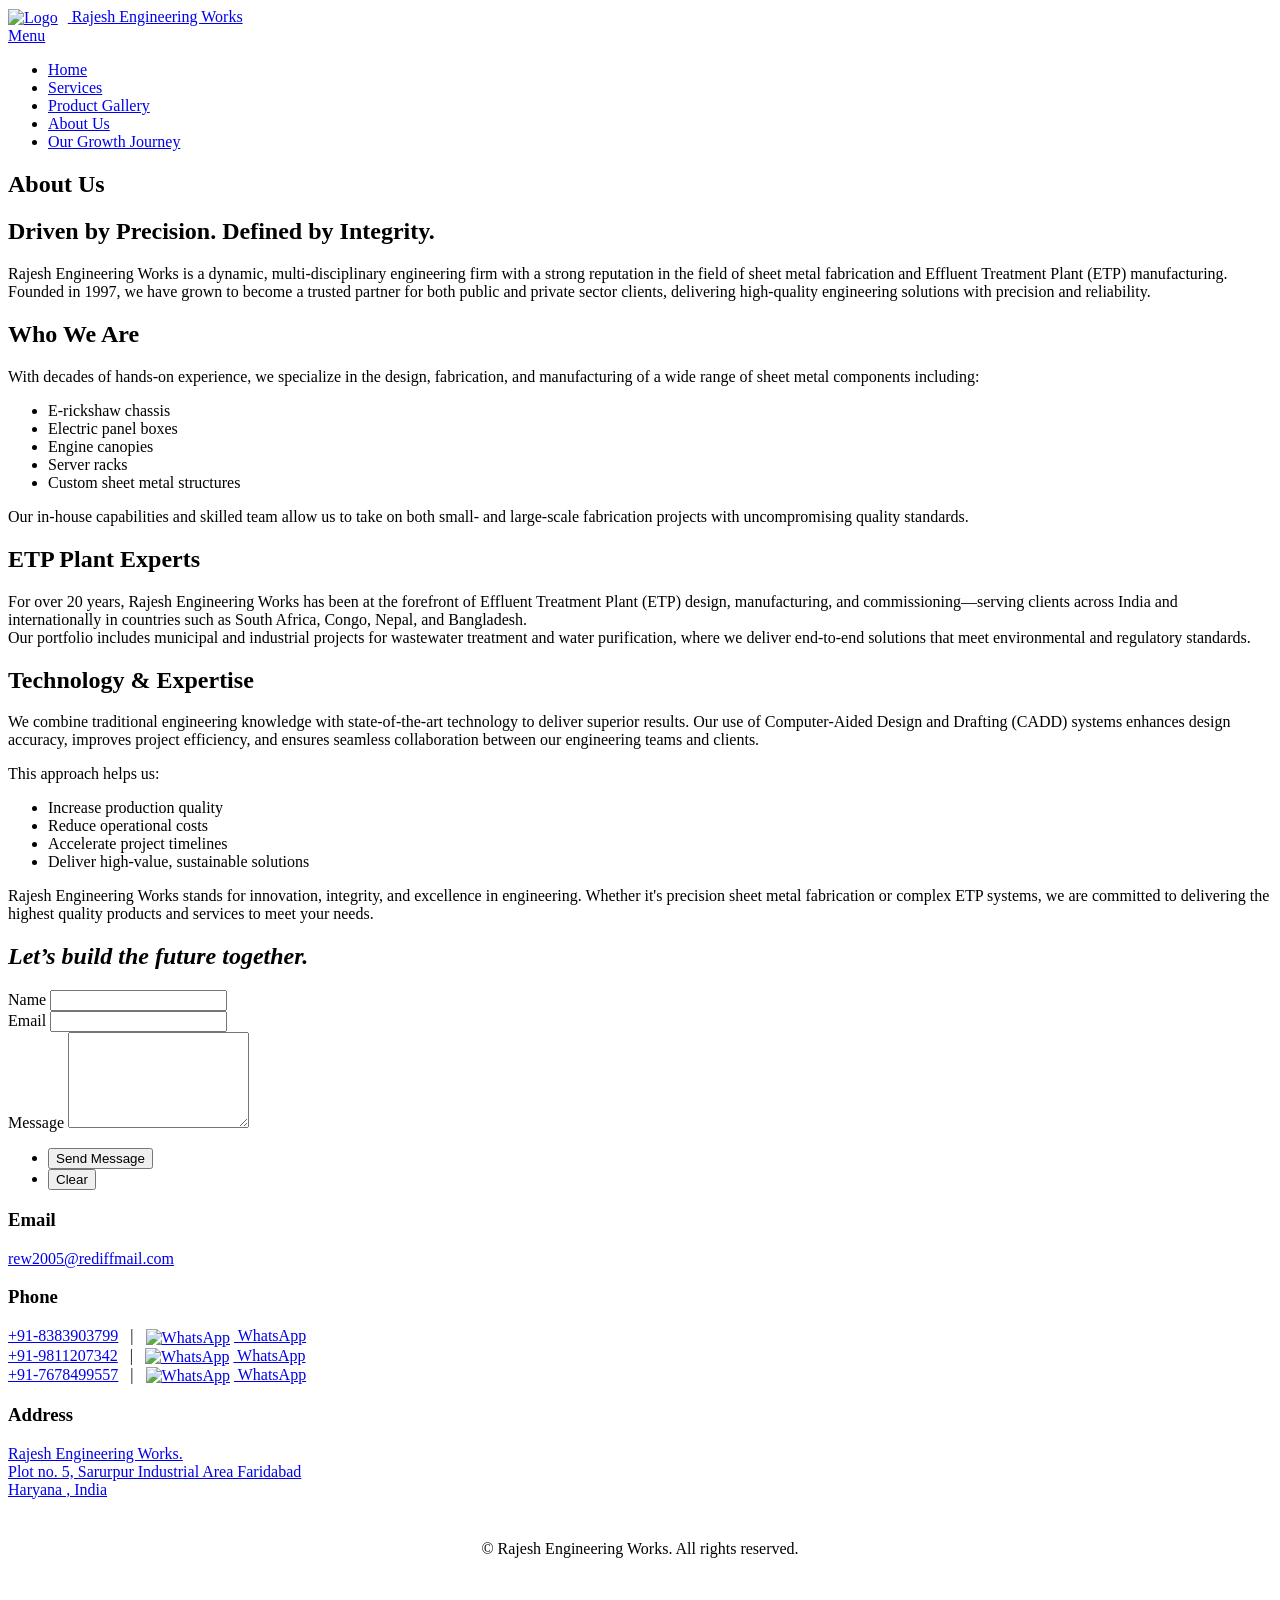
==== about.html @ fe582a63 "Add files via upload" ====
<!DOCTYPE HTML>
<!--
	Forty by HTML5 UP
	html5up.net | @ajlkn
	Free for personal and commercial use under the CCA 3.0 license (html5up.net/license)
-->
<html>

<head>
	<title>About Us - Rajesh Engineering Works</title>
	<meta charset="utf-8" />
	<meta name="viewport" content="width=device-width, initial-scale=1, user-scalable=no" />
	<link rel="stylesheet" href="assets/css/main.css" />
	<noscript>
		<link rel="stylesheet" href="assets/css/noscript.css" />
	</noscript>
</head>

<body class="is-preload">

	<!-- Wrapper -->
	<div id="wrapper">

		<!-- Header -->
	<header id="header" class="alt">
  <a href="index.html" class="logo">
    <img src="images/logo.png" alt="Logo" style="height: 40px; vertical-align: middle; margin-right: 10px;">
    <strong></strong> <span>Rajesh Engineering Works</span>
  </a>
  <nav>
    <a href="#menu">Menu</a>
  </nav>
</header>


		<!-- Menu -->
		<nav id="menu">
			<ul class="links">
				<li><a href="index.html">Home</a></li>
				<li><a href="services.html">Services</a></li>
				<li><a href="gallery.html">Product Gallery</a></li>
				<li><a href="about.html">About Us</a></li> 
				<li><a href="journey.html">Our Growth Journey</a></li> 
				
				
			</ul>
			
		</nav>



		<!-- Main -->
		<div id="main">

			<!-- One -->
			<section id="one">
				<div class="inner">
					<header class="major">
						<h1>About Us</h1>
					</header>
					<h2>Driven by Precision. Defined by Integrity.</h2>
					<p>
						Rajesh Engineering Works is a dynamic, multi-disciplinary engineering firm with a strong
						reputation in the field of sheet metal fabrication and Effluent Treatment Plant (ETP)
						manufacturing. Founded in 1997, we have grown to become a trusted partner for both public and
						private sector clients, delivering high-quality engineering solutions with precision and
						reliability.
					</p>
				</div>
			</section>

			<!-- Two -->

			<section id="two">
				<div class="inner">
					<header class="major">

						<h2>Who We Are</h2>
						</header>
						<p>With decades of hands-on experience, we specialize in the design, fabrication, and
							manufacturing of a wide range of sheet metal components including:</p>
						<ul>
							<li>E-rickshaw chassis</li>
							<li>Electric panel boxes</li>
							<li>Engine canopies</li>
							<li>Server racks</li>
							<li>Custom sheet metal structures</li>

						</ul>
						<p>Our in-house capabilities and skilled team allow us to take on both small- and large-scale
							fabrication projects with uncompromising quality standards.</p>

				</div>
			</section>

			<!-- Three -->

				<section id="three">
				<div class="inner">
					<header class="major">

						<h2>ETP Plant Experts</h2>
						</header>
						<p>For over 20 years, Rajesh Engineering Works has been at the forefront of Effluent Treatment Plant (ETP) design, manufacturing, and commissioning—serving clients across India and internationally in countries such as South Africa, Congo, Nepal, and Bangladesh.<br>

Our portfolio includes municipal and industrial projects for wastewater treatment and water purification, where we deliver end-to-end solutions that meet environmental and regulatory standards.</p>
						
						

				</div>
			</section>

			<!-- four -->

				<section id="four">
				<div class="inner">
					<header class="major">

						<h2>Technology & Expertise</h2>
						</header>
						<p>We combine traditional engineering knowledge with state-of-the-art technology to deliver superior results. Our use of Computer-Aided Design and Drafting (CADD) systems enhances design accuracy, improves project efficiency, and ensures seamless collaboration between our engineering teams and clients.</p>
						<p>This approach helps us:</p>

						<ul>
							<li>Increase production quality</li>
							<li>Reduce operational costs</li>
							<li>Accelerate project timelines</li>
							<li>Deliver high-value, sustainable solutions</li>
							

						</ul>
						
				</div>
			</section>

			<!-- five -->

				<section id="two">
				<div class="inner">
					<header class="major">

						
						</header>
						<p>Rajesh Engineering Works stands for innovation, integrity, and excellence in engineering. Whether it's precision sheet metal fabrication or complex ETP systems, we are committed to delivering the highest quality products and services to meet your needs.</p>
						<h2><i>Let’s build the future together.</i></h2>
						

				</div>
			</section>

		</div>

		<!-- Contact -->
		<section id="contact">
			<div class="inner">
				<section>
					<form method="POST" action="https://formsubmit.co/rew2005@rediffmail.com">
						<!-- Hidden configuration fields -->
						<input type="hidden" name="_subject" value="New Inquiry from Rajesh Engineering Works Website">
						<input type="hidden" name="_captcha" value="false">
					 <input type="hidden" name="_next" value="http://127.0.0.1:5500/thank-you.html">
                     
						<div class="fields">
							<div class="field half">
								<label for="name">Name</label>
								<input type="text" name="name" id="name" required />
							</div>
							<div class="field half">
								<label for="email">Email</label>
								<input type="email" name="email" id="email" required />
							</div>
							<div class="field">
								<label for="message">Message</label>
								<textarea name="message" id="message" rows="6" required></textarea>
							</div>
						</div>

						<ul class="actions">
							<li><input type="submit" value="Send Message" class="primary" /></li>
							<li><input type="reset" value="Clear" /></li>
						</ul>

					</form>
				</section>



				<section class="split">
					<section>
						<div class="contact-method">
							<span class="icon solid alt fa-envelope"></span>
							<h3>Email</h3>
						<a href="https://mail.google.com/mail/?view=cm&fs=1&to=rew2005@rediffmail.com&su=Inquiry%20from%20Website&body=Hello%20Rajesh%20Engineering%20Works,%0A%0AI'd%20like%20to%20know%20more%20about...">
    rew2005@rediffmail.com
</a>


						</div>
					</section>
					<section>
						<div class="contact-method">
							<span class="icon solid alt fa-phone"></span>
							<h3>Phone</h3>
							<!-- Number 1 -->
							<!-- Contact Number 1 -->
							<span>
	<a href="tel:+918383903799"> +91-8383903799</a> &nbsp; | &nbsp;
	<a href="https://wa.me/918383903799" target="_blank">
		<img src="https://upload.wikimedia.org/wikipedia/commons/6/6b/WhatsApp.svg"
			alt="WhatsApp" style="height:16px; vertical-align:middle; margin-right:4px;">
		WhatsApp
	</a>
</span>

							<br>

							<!-- Contact Number 2 -->
							<span>
								<a href="tel:+919811207342"> +91-9811207342</a> &nbsp; | &nbsp;
								<a href="https://wa.me/919811207342" target="_blank">
									<img src="https://upload.wikimedia.org/wikipedia/commons/6/6b/WhatsApp.svg"
										alt="WhatsApp" style="height:16px; vertical-align:middle; margin-right:4px;">
									WhatsApp
								</a>
							</span>
							<br>

							<!-- Contact Number 3 -->
							<span>
								<a href="tel:+917678499557"> +91-7678499557</a> &nbsp; | &nbsp;
								<a href="https://wa.me/917678499557" target="_blank">
									<img src="https://upload.wikimedia.org/wikipedia/commons/6/6b/WhatsApp.svg"
										alt="WhatsApp" style="height:16px; vertical-align:middle; margin-right:4px;">
									WhatsApp
								</a>
							</span>


						</div>
					</section>
					<section>
						<div class="contact-method">
							<span class="icon solid alt fa-home"></span>
							<h3>Address</h3>
							<a href="https://maps.app.goo.gl/3G4djET5Ncg7WZ6r8"
								target="_blank"><span>Rajesh Engineering Works.<br />
									Plot no. 5, Sarurpur Industrial Area Faridabad<br />
									Haryana , India</span></a>
						</div>
					</section>
				</section>
			</div>
		</section>
		<section style="display: flex; justify-content: center; align-items: center; height: 100px;">
			<div class="copyright">
				<p>&copy; Rajesh Engineering Works. All rights reserved.</p>
			</div>
		</section>

		<!-- Scripts -->
		<script src="assets/js/jquery.min.js"></script>
		<script src="assets/js/jquery.scrolly.min.js"></script>
		<script src="assets/js/jquery.scrollex.min.js"></script>
		<script src="assets/js/browser.min.js"></script>
		<script src="assets/js/breakpoints.min.js"></script>
		<script src="assets/js/util.js"></script>
		<script src="assets/js/main.js"></script>

</body>

</html>
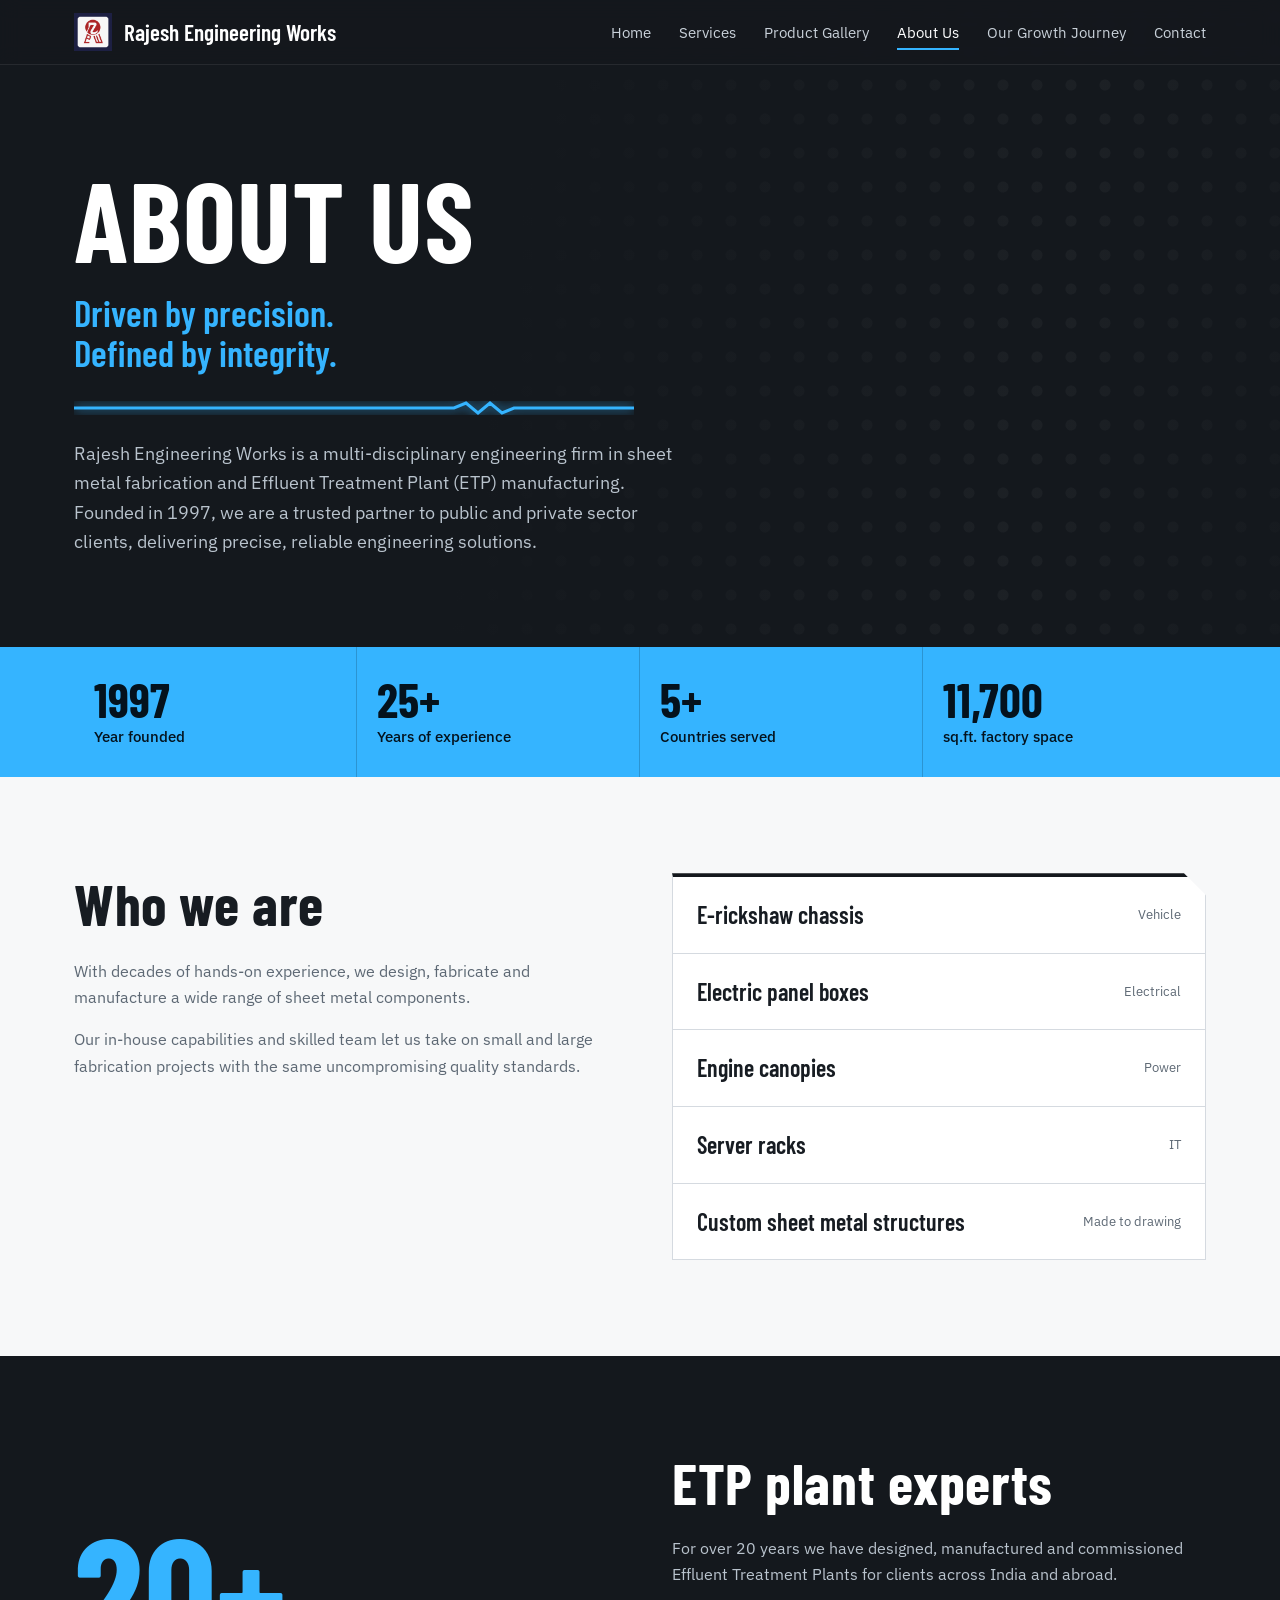
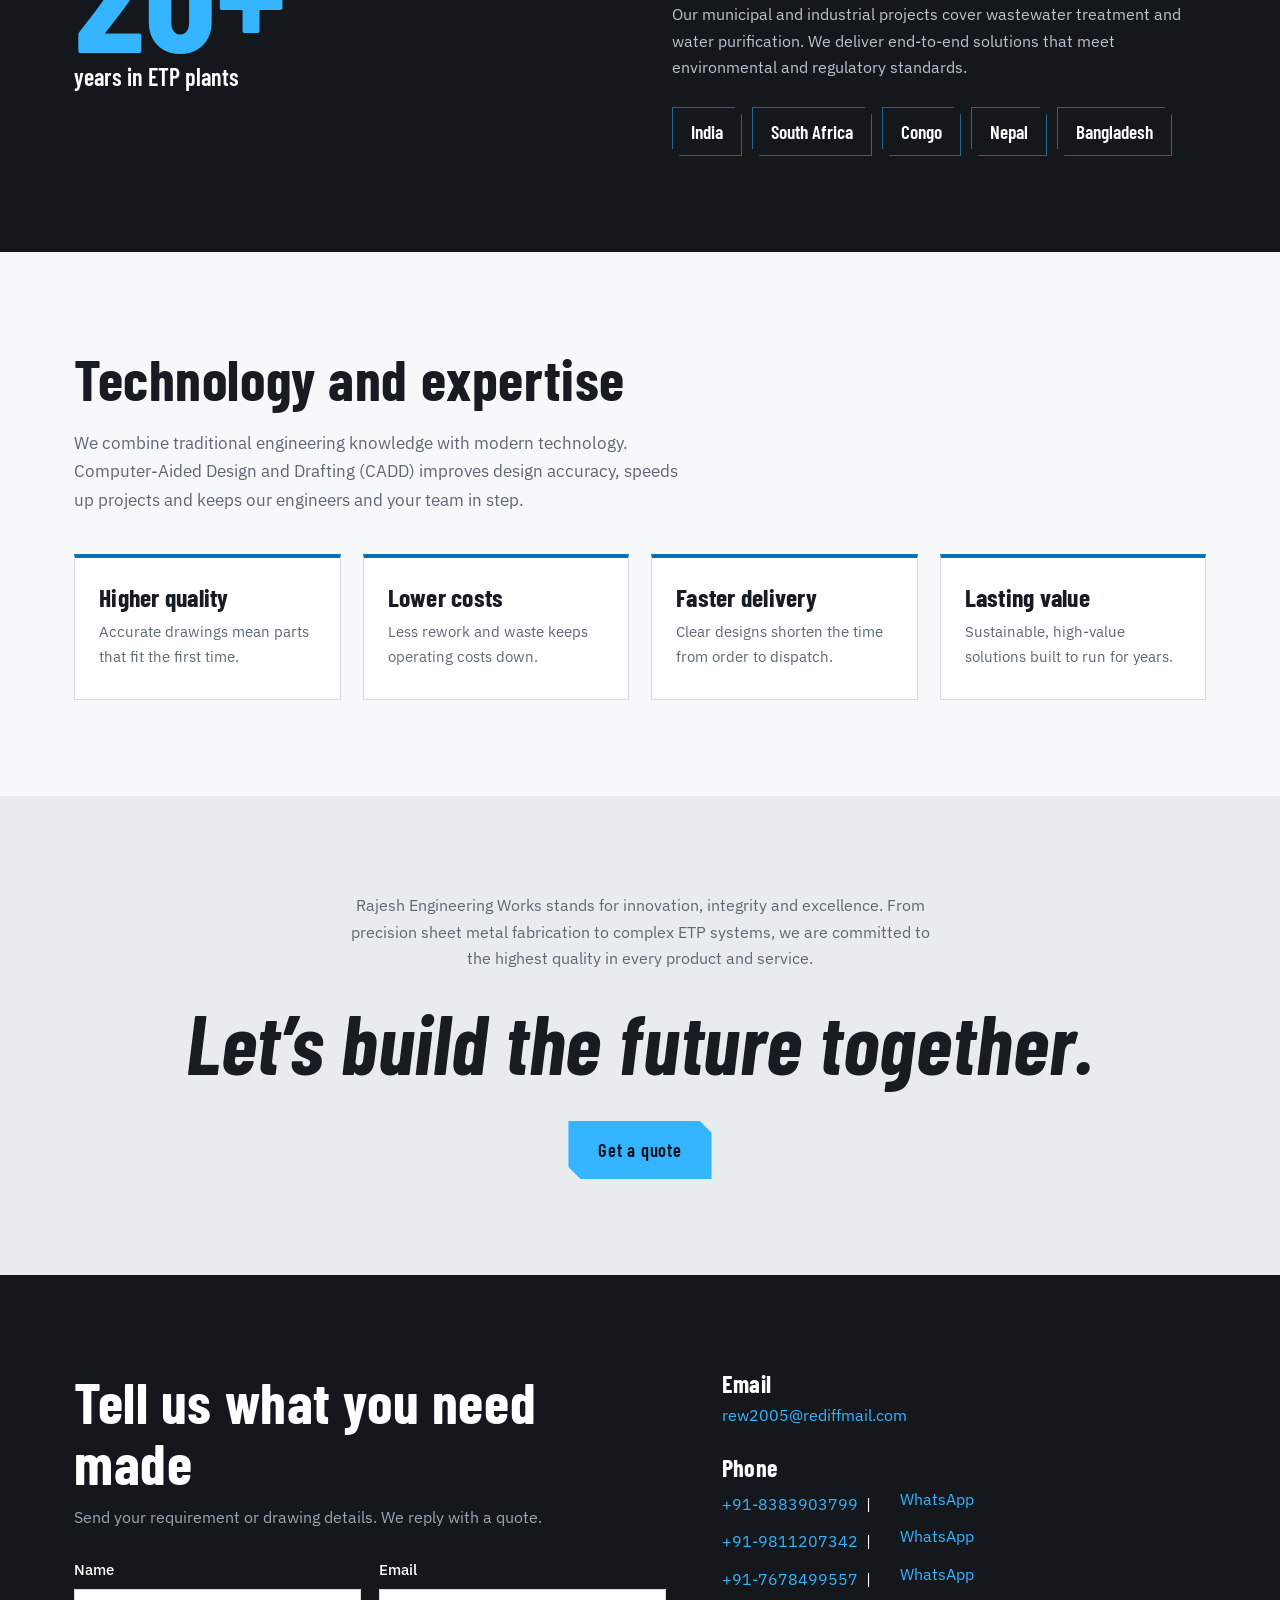
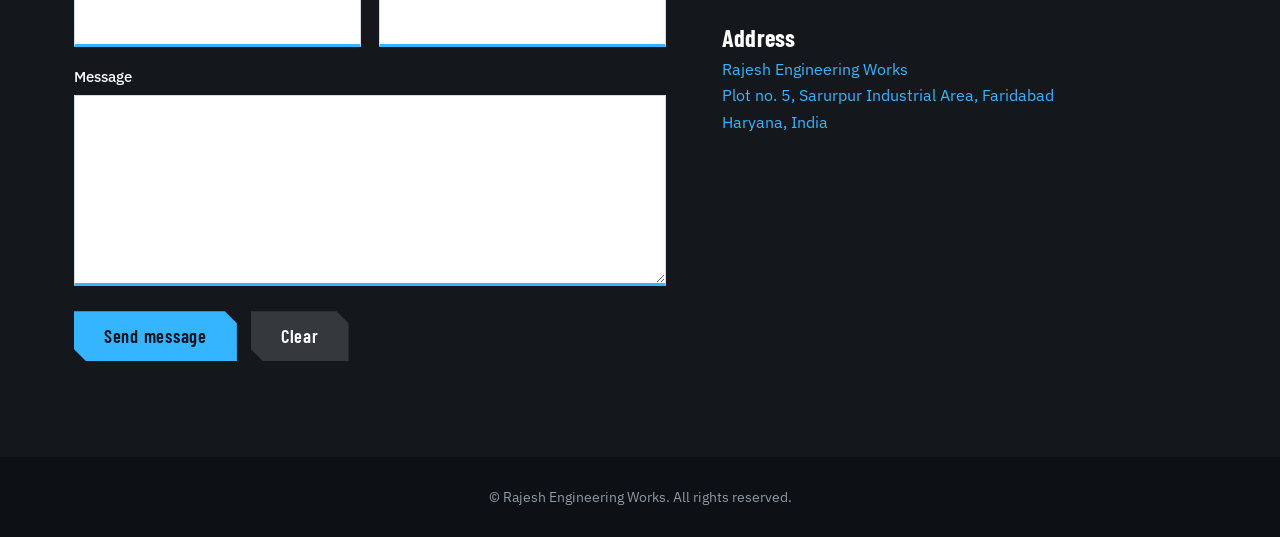
==== commit 119603ae: "about us page updated" ====
--- a/about.html
+++ b/about.html
@@ -1,271 +1,278 @@
-<!DOCTYPE HTML>
-<!--
-	Forty by HTML5 UP
-	html5up.net | @ajlkn
-	Free for personal and commercial use under the CCA 3.0 license (html5up.net/license)
--->
-<html>
-
+<!DOCTYPE html>
+<html lang="en">
 <head>
-	<title>About Us - Rajesh Engineering Works</title>
-	<meta charset="utf-8" />
-	<meta name="viewport" content="width=device-width, initial-scale=1, user-scalable=no" />
-	<link rel="stylesheet" href="assets/css/main.css" />
-	<noscript>
-		<link rel="stylesheet" href="assets/css/noscript.css" />
-	</noscript>
+<meta charset="utf-8">
+<meta name="viewport" content="width=device-width, initial-scale=1">
+<title>About Us | Rajesh Engineering Works</title>
+<meta name="description" content="Sheet metal fabrication and ETP plant manufacturing since 1997. Learn about Rajesh Engineering Works, Faridabad.">
+<link rel="preconnect" href="https://fonts.googleapis.com">
+<link rel="preconnect" href="https://fonts.gstatic.com" crossorigin>
+<link href="https://fonts.googleapis.com/css2?family=Barlow+Condensed:wght@500;600;700&family=IBM+Plex+Sans:wght@400;500&display=swap" rel="stylesheet">
+<style>
+:root{
+  --graphite:#14181d; --graphite-2:#1d242c; --steel:#e9ecef; --steel-2:#d5dae0;
+  --paper:#f7f8f9; --ink:#171c22; --muted:#5d6874; --arc:#35b4ff; --arc-deep:#0b6fb3;
+  --head:'Barlow Condensed','Arial Narrow',sans-serif; --body:'IBM Plex Sans',Arial,sans-serif;
+}
+*{box-sizing:border-box;margin:0;padding:0}
+html{scroll-behavior:smooth;scroll-padding-top:72px}
+body{font-family:var(--body);color:var(--ink);background:var(--paper);line-height:1.65;-webkit-font-smoothing:antialiased}
+img{max-width:100%;display:block}
+a{color:inherit}
+:focus-visible{outline:3px solid var(--arc);outline-offset:3px}
+.wrap{max-width:1180px;margin:0 auto;padding:0 24px}
+h1,h2,h3,h4{font-family:var(--head);line-height:1.05;font-weight:700;letter-spacing:.01em}
+
+/* Nav */
+.nav{position:fixed;inset:0 0 auto 0;z-index:50;background:rgba(20,24,29,.9);backdrop-filter:blur(10px);border-bottom:1px solid rgba(255,255,255,.08)}
+.nav .wrap{display:flex;align-items:center;justify-content:space-between;height:64px}
+.brand{display:flex;align-items:center;gap:12px;text-decoration:none;color:#fff;font-family:var(--head);font-size:1.45rem;font-weight:600}
+.brand img{height:38px;width:auto}
+.menu{display:flex;gap:28px;list-style:none}
+.menu a{color:#c9d1d9;text-decoration:none;font-size:.95rem;padding:6px 0;border-bottom:2px solid transparent;transition:.2s}
+.menu a:hover,.menu a[aria-current]{color:#fff;border-color:var(--arc)}
+.burger{display:none;background:none;border:1px solid rgba(255,255,255,.3);color:#fff;padding:8px 14px;font:inherit;cursor:pointer}
+
+/* Hero */
+.hero{position:relative;background:var(--graphite);color:#fff;padding:160px 0 90px;overflow:hidden;
+  background-image:radial-gradient(circle at center,rgba(255,255,255,.09) 0 5px,transparent 6px);background-size:34px 34px}
+.hero::before{content:"";position:absolute;inset:0;background:linear-gradient(100deg,var(--graphite) 40%,rgba(20,24,29,.6) 80%,rgba(20,24,29,.9))}
+.hero .wrap{position:relative}
+.hero h1{font-size:clamp(3.2rem,9vw,7rem);text-transform:uppercase}
+.hero .tag{font-family:var(--head);font-size:clamp(1.5rem,3.5vw,2.3rem);color:var(--arc);margin-top:14px;font-weight:600;max-width:20ch;line-height:1.1}
+.hero p{max-width:620px;margin-top:24px;font-size:1.12rem;color:#b9c3cd}
+.cut{display:block;width:min(560px,90%);height:14px;margin-top:28px}
+.cut path{stroke:var(--arc);stroke-width:3;fill:none;stroke-dasharray:600;stroke-dashoffset:600;filter:drop-shadow(0 0 6px var(--arc));animation:cut 1.8s .3s ease-out forwards}
+@keyframes cut{to{stroke-dashoffset:0}}
+
+.btn{display:inline-block;padding:14px 30px;font-family:var(--head);font-size:1.15rem;font-weight:600;letter-spacing:.04em;text-decoration:none;
+  clip-path:polygon(0 0,calc(100% - 12px) 0,100% 12px,100% 100%,12px 100%,0 calc(100% - 12px));transition:.2s;border:0;cursor:pointer}
+.btn-p{background:var(--arc);color:#04121d}.btn-p:hover{background:#fff}
+.actions{display:flex;gap:14px;flex-wrap:wrap;margin-top:34px}
+
+/* Stats */
+.stats{background:var(--arc);color:#04121d}
+.stats .wrap{display:grid;grid-template-columns:repeat(4,1fr)}
+.stat{padding:28px 20px;border-right:1px solid rgba(4,18,29,.2)}
+.stat:last-child{border:0}
+.stat b{display:block;font-family:var(--head);font-size:3rem;line-height:1}
+.stat span{font-size:.95rem;font-weight:500}
+
+section{padding:96px 0}
+.sec-head{max-width:640px;margin-bottom:44px}
+.sec-head h2{font-size:clamp(2.2rem,5vw,3.6rem)}
+.sec-head p{color:var(--muted);margin-top:12px}
+
+/* Who we are */
+.split{display:grid;grid-template-columns:1fr 1fr;gap:64px;align-items:start}
+.split p{color:var(--muted);max-width:56ch}
+.split p+p{margin-top:16px}
+.parts{list-style:none;border-top:4px solid var(--graphite);background:#fff;border-left:1px solid var(--steel-2);border-right:1px solid var(--steel-2);
+  clip-path:polygon(0 0,calc(100% - 22px) 0,100% 22px,100% 100%,0 100%)}
+.parts li{padding:18px 24px;border-bottom:1px solid var(--steel-2);font-family:var(--head);font-size:1.5rem;font-weight:600;display:flex;justify-content:space-between;align-items:center;gap:12px}
+.parts li small{font-family:var(--body);font-size:.82rem;font-weight:400;color:var(--muted)}
+.parts li:hover{background:var(--steel)}
+
+/* ETP */
+.etp{background:var(--graphite);color:#fff}
+.etp .sec-head p{color:#9aa6b2;max-width:60ch}
+.etp .big{font-family:var(--head);font-size:clamp(5rem,14vw,10rem);line-height:.85;color:var(--arc);font-weight:700}
+.etp .big small{display:block;font-size:1.5rem;color:#fff;margin-top:10px;font-weight:600}
+.etp .split{align-items:center}
+.etp p{color:#b9c3cd}
+.chips{display:flex;flex-wrap:wrap;gap:10px;margin-top:26px}
+.chip{padding:8px 18px;border:1px solid rgba(53,180,255,.5);color:#fff;font-family:var(--head);font-size:1.2rem;font-weight:600;
+  clip-path:polygon(0 0,calc(100% - 8px) 0,100% 8px,100% 100%,8px 100%,0 calc(100% - 8px))}
+
+/* Tech */
+.tech-grid{display:grid;grid-template-columns:repeat(auto-fit,minmax(240px,1fr));gap:22px;margin-top:40px}
+.tcard{background:#fff;border:1px solid var(--steel-2);border-top:4px solid var(--arc-deep);padding:26px 24px 30px;transition:transform .25s,border-color .25s}
+.tcard:hover{transform:translateY(-5px);border-top-color:var(--graphite)}
+.tcard h3{font-size:1.6rem;margin-bottom:8px}
+.tcard p{font-size:.95rem;color:var(--muted)}
+.lead{max-width:62ch;color:var(--muted);font-size:1.08rem}
+
+/* Closing */
+.closing{background:var(--steel);text-align:center}
+.closing p{max-width:60ch;margin:0 auto;color:var(--muted)}
+.closing h2{font-size:clamp(2.6rem,7vw,5.2rem);margin:28px 0 8px;font-style:italic}
+.closing .actions{justify-content:center}
+
+/* Contact */
+.contact{background:var(--graphite);color:#fff}
+.cols{display:grid;grid-template-columns:1.1fr .9fr;gap:56px;align-items:start}
+.contact .sec-head p{color:#9aa6b2}
+form label{display:block;font-weight:500;font-size:.92rem;margin:0 0 6px}
+form .f{margin-bottom:18px}
+form input[type=text],form input[type=email],form textarea{width:100%;padding:14px 16px;font:inherit;color:var(--ink);border:1px solid var(--steel-2);border-bottom:3px solid var(--arc);background:#fff;border-radius:0}
+form input:focus,form textarea:focus{outline:none;border-bottom-color:var(--arc-deep)}
+form .row{display:grid;grid-template-columns:1fr 1fr;gap:18px}
+.info{display:grid;gap:26px}
+.info h3{font-size:1.5rem;margin-bottom:6px}
+.info a{text-decoration:none;color:var(--arc)}
+.info a:hover{text-decoration:underline}
+.info .line{margin-bottom:6px}
+.wa{display:inline-flex;align-items:center;gap:5px}
+.wa img{height:16px;width:16px}
+footer{background:#0d1014;color:#8e9aa6;text-align:center;padding:28px 24px;font-size:.9rem}
+
+@media(max-width:860px){
+  .stats .wrap{grid-template-columns:1fr 1fr}
+  .stat:nth-child(2){border-right:0}
+  .stat:nth-child(-n+2){border-bottom:1px solid rgba(4,18,29,.2)}
+  .split,.cols{grid-template-columns:1fr;gap:40px}
+  .burger{display:block}
+  .menu{display:none;position:absolute;top:64px;left:0;right:0;flex-direction:column;gap:0;background:var(--graphite);padding:8px 24px 18px}
+  .menu.open{display:flex}
+  .menu a{display:block;padding:14px 0;border-bottom:1px solid rgba(255,255,255,.1)}
+  section{padding:70px 0}
+  .hero{padding:125px 0 70px}
+  form .row{grid-template-columns:1fr}
+}
+@media(prefers-reduced-motion:reduce){
+  html{scroll-behavior:auto}
+  .cut path{animation:none;stroke-dashoffset:0}
+  .tcard{transition:none}
+}
+</style>
 </head>
-
-<body class="is-preload">
-
-	<!-- Wrapper -->
-	<div id="wrapper">
-
-		<!-- Header -->
-	<header id="header" class="alt">
-  <a href="index.html" class="logo">
-    <img src="images/logo.png" alt="Logo" style="height: 40px; vertical-align: middle; margin-right: 10px;">
-    <strong></strong> <span>Rajesh Engineering Works</span>
-  </a>
-  <nav>
-    <a href="#menu">Menu</a>
-  </nav>
+<body>
+
+<header class="nav">
+  <div class="wrap">
+    <a href="index.html" class="brand"><img src="images/logo.png" alt="Rajesh Engineering Works logo">Rajesh Engineering Works</a>
+    <button class="burger" aria-expanded="false" aria-controls="menu">Menu</button>
+    <ul class="menu" id="menu">
+      <li><a href="index.html">Home</a></li>
+      <li><a href="services.html">Services</a></li>
+      <li><a href="gallery.html">Product Gallery</a></li>
+      <li><a href="about.html" aria-current="page">About Us</a></li>
+      <li><a href="journey.html">Our Growth Journey</a></li>
+      <li><a href="#contact">Contact</a></li>
+    </ul>
+  </div>
 </header>
 
-
-		<!-- Menu -->
-		<nav id="menu">
-			<ul class="links">
-				<li><a href="index.html">Home</a></li>
-				<li><a href="services.html">Services</a></li>
-				<li><a href="gallery.html">Product Gallery</a></li>
-				<li><a href="about.html">About Us</a></li> 
-				<li><a href="journey.html">Our Growth Journey</a></li> 
-				
-				
-			</ul>
-			
-		</nav>
-
-
-
-		<!-- Main -->
-		<div id="main">
-
-			<!-- One -->
-			<section id="one">
-				<div class="inner">
-					<header class="major">
-						<h1>About Us</h1>
-					</header>
-					<h2>Driven by Precision. Defined by Integrity.</h2>
-					<p>
-						Rajesh Engineering Works is a dynamic, multi-disciplinary engineering firm with a strong
-						reputation in the field of sheet metal fabrication and Effluent Treatment Plant (ETP)
-						manufacturing. Founded in 1997, we have grown to become a trusted partner for both public and
-						private sector clients, delivering high-quality engineering solutions with precision and
-						reliability.
-					</p>
-				</div>
-			</section>
-
-			<!-- Two -->
-
-			<section id="two">
-				<div class="inner">
-					<header class="major">
-
-						<h2>Who We Are</h2>
-						</header>
-						<p>With decades of hands-on experience, we specialize in the design, fabrication, and
-							manufacturing of a wide range of sheet metal components including:</p>
-						<ul>
-							<li>E-rickshaw chassis</li>
-							<li>Electric panel boxes</li>
-							<li>Engine canopies</li>
-							<li>Server racks</li>
-							<li>Custom sheet metal structures</li>
-
-						</ul>
-						<p>Our in-house capabilities and skilled team allow us to take on both small- and large-scale
-							fabrication projects with uncompromising quality standards.</p>
-
-				</div>
-			</section>
-
-			<!-- Three -->
-
-				<section id="three">
-				<div class="inner">
-					<header class="major">
-
-						<h2>ETP Plant Experts</h2>
-						</header>
-						<p>For over 20 years, Rajesh Engineering Works has been at the forefront of Effluent Treatment Plant (ETP) design, manufacturing, and commissioning—serving clients across India and internationally in countries such as South Africa, Congo, Nepal, and Bangladesh.<br>
-
-Our portfolio includes municipal and industrial projects for wastewater treatment and water purification, where we deliver end-to-end solutions that meet environmental and regulatory standards.</p>
-						
-						
-
-				</div>
-			</section>
-
-			<!-- four -->
-
-				<section id="four">
-				<div class="inner">
-					<header class="major">
-
-						<h2>Technology & Expertise</h2>
-						</header>
-						<p>We combine traditional engineering knowledge with state-of-the-art technology to deliver superior results. Our use of Computer-Aided Design and Drafting (CADD) systems enhances design accuracy, improves project efficiency, and ensures seamless collaboration between our engineering teams and clients.</p>
-						<p>This approach helps us:</p>
-
-						<ul>
-							<li>Increase production quality</li>
-							<li>Reduce operational costs</li>
-							<li>Accelerate project timelines</li>
-							<li>Deliver high-value, sustainable solutions</li>
-							
-
-						</ul>
-						
-				</div>
-			</section>
-
-			<!-- five -->
-
-				<section id="two">
-				<div class="inner">
-					<header class="major">
-
-						
-						</header>
-						<p>Rajesh Engineering Works stands for innovation, integrity, and excellence in engineering. Whether it's precision sheet metal fabrication or complex ETP systems, we are committed to delivering the highest quality products and services to meet your needs.</p>
-						<h2><i>Let’s build the future together.</i></h2>
-						
-
-				</div>
-			</section>
-
-		</div>
-
-		<!-- Contact -->
-		<section id="contact">
-			<div class="inner">
-				<section>
-					<form method="POST" action="https://formsubmit.co/rew2005@rediffmail.com">
-						<!-- Hidden configuration fields -->
-						<input type="hidden" name="_subject" value="New Inquiry from Rajesh Engineering Works Website">
-						<input type="hidden" name="_captcha" value="false">
-					 <input type="hidden" name="_next" value="http://127.0.0.1:5500/thank-you.html">
-                     
-						<div class="fields">
-							<div class="field half">
-								<label for="name">Name</label>
-								<input type="text" name="name" id="name" required />
-							</div>
-							<div class="field half">
-								<label for="email">Email</label>
-								<input type="email" name="email" id="email" required />
-							</div>
-							<div class="field">
-								<label for="message">Message</label>
-								<textarea name="message" id="message" rows="6" required></textarea>
-							</div>
-						</div>
-
-						<ul class="actions">
-							<li><input type="submit" value="Send Message" class="primary" /></li>
-							<li><input type="reset" value="Clear" /></li>
-						</ul>
-
-					</form>
-				</section>
-
-
-
-				<section class="split">
-					<section>
-						<div class="contact-method">
-							<span class="icon solid alt fa-envelope"></span>
-							<h3>Email</h3>
-						<a href="https://mail.google.com/mail/?view=cm&fs=1&to=rew2005@rediffmail.com&su=Inquiry%20from%20Website&body=Hello%20Rajesh%20Engineering%20Works,%0A%0AI'd%20like%20to%20know%20more%20about...">
-    rew2005@rediffmail.com
-</a>
-
-
-						</div>
-					</section>
-					<section>
-						<div class="contact-method">
-							<span class="icon solid alt fa-phone"></span>
-							<h3>Phone</h3>
-							<!-- Number 1 -->
-							<!-- Contact Number 1 -->
-							<span>
-	<a href="tel:+918383903799"> +91-8383903799</a> &nbsp; | &nbsp;
-	<a href="https://wa.me/918383903799" target="_blank">
-		<img src="https://upload.wikimedia.org/wikipedia/commons/6/6b/WhatsApp.svg"
-			alt="WhatsApp" style="height:16px; vertical-align:middle; margin-right:4px;">
-		WhatsApp
-	</a>
-</span>
-
-							<br>
-
-							<!-- Contact Number 2 -->
-							<span>
-								<a href="tel:+919811207342"> +91-9811207342</a> &nbsp; | &nbsp;
-								<a href="https://wa.me/919811207342" target="_blank">
-									<img src="https://upload.wikimedia.org/wikipedia/commons/6/6b/WhatsApp.svg"
-										alt="WhatsApp" style="height:16px; vertical-align:middle; margin-right:4px;">
-									WhatsApp
-								</a>
-							</span>
-							<br>
-
-							<!-- Contact Number 3 -->
-							<span>
-								<a href="tel:+917678499557"> +91-7678499557</a> &nbsp; | &nbsp;
-								<a href="https://wa.me/917678499557" target="_blank">
-									<img src="https://upload.wikimedia.org/wikipedia/commons/6/6b/WhatsApp.svg"
-										alt="WhatsApp" style="height:16px; vertical-align:middle; margin-right:4px;">
-									WhatsApp
-								</a>
-							</span>
-
-
-						</div>
-					</section>
-					<section>
-						<div class="contact-method">
-							<span class="icon solid alt fa-home"></span>
-							<h3>Address</h3>
-							<a href="https://maps.app.goo.gl/3G4djET5Ncg7WZ6r8"
-								target="_blank"><span>Rajesh Engineering Works.<br />
-									Plot no. 5, Sarurpur Industrial Area Faridabad<br />
-									Haryana , India</span></a>
-						</div>
-					</section>
-				</section>
-			</div>
-		</section>
-		<section style="display: flex; justify-content: center; align-items: center; height: 100px;">
-			<div class="copyright">
-				<p>&copy; Rajesh Engineering Works. All rights reserved.</p>
-			</div>
-		</section>
-
-		<!-- Scripts -->
-		<script src="assets/js/jquery.min.js"></script>
-		<script src="assets/js/jquery.scrolly.min.js"></script>
-		<script src="assets/js/jquery.scrollex.min.js"></script>
-		<script src="assets/js/browser.min.js"></script>
-		<script src="assets/js/breakpoints.min.js"></script>
-		<script src="assets/js/util.js"></script>
-		<script src="assets/js/main.js"></script>
-
+<main>
+<div class="hero">
+  <div class="wrap">
+    <h1>About us</h1>
+    <div class="tag">Driven by precision. Defined by integrity.</div>
+    <svg class="cut" viewBox="0 0 560 14" preserveAspectRatio="none" aria-hidden="true"><path d="M0 7 H380 L392 2 L404 12 L416 2 L428 12 L440 7 H560"/></svg>
+    <p>Rajesh Engineering Works is a multi-disciplinary engineering firm in sheet metal fabrication and Effluent Treatment Plant (ETP) manufacturing. Founded in 1997, we are a trusted partner to public and private sector clients, delivering precise, reliable engineering solutions.</p>
+  </div>
+</div>
+
+<div class="stats">
+  <div class="wrap">
+    <div class="stat"><b>1997</b><span>Year founded</span></div>
+    <div class="stat"><b>25+</b><span>Years of experience</span></div>
+    <div class="stat"><b>5+</b><span>Countries served</span></div>
+    <div class="stat"><b>11,700</b><span>sq.ft. factory space</span></div>
+  </div>
+</div>
+
+<section id="who">
+  <div class="wrap split">
+    <div>
+      <div class="sec-head" style="margin-bottom:24px"><h2>Who we are</h2></div>
+      <p>With decades of hands-on experience, we design, fabricate and manufacture a wide range of sheet metal components.</p>
+      <p>Our in-house capabilities and skilled team let us take on small and large fabrication projects with the same uncompromising quality standards.</p>
+    </div>
+    <ul class="parts">
+      <li>E-rickshaw chassis <small>Vehicle</small></li>
+      <li>Electric panel boxes <small>Electrical</small></li>
+      <li>Engine canopies <small>Power</small></li>
+      <li>Server racks <small>IT</small></li>
+      <li>Custom sheet metal structures <small>Made to drawing</small></li>
+    </ul>
+  </div>
+</section>
+
+<section class="etp" id="etp">
+  <div class="wrap split">
+    <div class="big">20+<small>years in ETP plants</small></div>
+    <div>
+      <div class="sec-head" style="margin-bottom:22px"><h2>ETP plant experts</h2></div>
+      <p>For over 20 years we have designed, manufactured and commissioned Effluent Treatment Plants for clients across India and abroad.</p>
+      <p style="margin-top:14px">Our municipal and industrial projects cover wastewater treatment and water purification. We deliver end-to-end solutions that meet environmental and regulatory standards.</p>
+      <div class="chips" aria-label="Countries served">
+        <span class="chip">India</span><span class="chip">South Africa</span><span class="chip">Congo</span><span class="chip">Nepal</span><span class="chip">Bangladesh</span>
+      </div>
+    </div>
+  </div>
+</section>
+
+<section id="tech">
+  <div class="wrap">
+    <div class="sec-head" style="margin-bottom:20px"><h2>Technology and expertise</h2></div>
+    <p class="lead">We combine traditional engineering knowledge with modern technology. Computer-Aided Design and Drafting (CADD) improves design accuracy, speeds up projects and keeps our engineers and your team in step.</p>
+    <div class="tech-grid">
+      <div class="tcard"><h3>Higher quality</h3><p>Accurate drawings mean parts that fit the first time.</p></div>
+      <div class="tcard"><h3>Lower costs</h3><p>Less rework and waste keeps operating costs down.</p></div>
+      <div class="tcard"><h3>Faster delivery</h3><p>Clear designs shorten the time from order to dispatch.</p></div>
+      <div class="tcard"><h3>Lasting value</h3><p>Sustainable, high-value solutions built to run for years.</p></div>
+    </div>
+  </div>
+</section>
+
+<section class="closing">
+  <div class="wrap">
+    <p>Rajesh Engineering Works stands for innovation, integrity and excellence. From precision sheet metal fabrication to complex ETP systems, we are committed to the highest quality in every product and service.</p>
+    <h2>Let&rsquo;s build the future together.</h2>
+    <div class="actions"><a href="#contact" class="btn btn-p">Get a quote</a></div>
+  </div>
+</section>
+
+<section class="contact" id="contact">
+  <div class="wrap cols">
+    <div>
+      <div class="sec-head" style="margin-bottom:28px">
+        <h2>Tell us what you need made</h2>
+        <p>Send your requirement or drawing details. We reply with a quote.</p>
+      </div>
+      <form method="POST" action="https://formsubmit.co/795bab99cd066ebd13c470f0e148092f">
+        <input type="hidden" name="_subject" value="New Inquiry from Rajesh Engineering Works Website">
+        <input type="hidden" name="_captcha" value="false">
+        <input type="hidden" name="_next" value="https://rajeshenggworks.com/thank-you.html">
+        <div class="row">
+          <div class="f"><label for="name">Name</label><input type="text" name="name" id="name" required></div>
+          <div class="f"><label for="email">Email</label><input type="email" name="email" id="email" required></div>
+        </div>
+        <div class="f"><label for="message">Message</label><textarea name="message" id="message" rows="6" required></textarea></div>
+        <div class="actions" style="margin-top:0">
+          <button type="submit" class="btn btn-p">Send message</button>
+          <button type="reset" class="btn" style="background:rgba(255,255,255,.14);color:#fff">Clear</button>
+        </div>
+      </form>
+    </div>
+
+    <div class="info">
+      <div>
+        <h3>Email</h3>
+        <a href="https://mail.google.com/mail/?view=cm&fs=1&to=rew2005@rediffmail.com&su=Inquiry%20from%20Website&body=Hello%20Rajesh%20Engineering%20Works,%0A%0AI'd%20like%20to%20know%20more%20about...">rew2005@rediffmail.com</a>
+      </div>
+      <div>
+        <h3>Phone</h3>
+        <div class="line"><a href="tel:+918383903799">+91-8383903799</a> &nbsp;|&nbsp; <a class="wa" href="https://wa.me/918383903799" target="_blank" rel="noopener"><img src="https://upload.wikimedia.org/wikipedia/commons/6/6b/WhatsApp.svg" alt="">WhatsApp</a></div>
+        <div class="line"><a href="tel:+919811207342">+91-9811207342</a> &nbsp;|&nbsp; <a class="wa" href="https://wa.me/919811207342" target="_blank" rel="noopener"><img src="https://upload.wikimedia.org/wikipedia/commons/6/6b/WhatsApp.svg" alt="">WhatsApp</a></div>
+        <div class="line"><a href="tel:+917678499557">+91-7678499557</a> &nbsp;|&nbsp; <a class="wa" href="https://wa.me/917678499557" target="_blank" rel="noopener"><img src="https://upload.wikimedia.org/wikipedia/commons/6/6b/WhatsApp.svg" alt="">WhatsApp</a></div>
+      </div>
+      <div>
+        <h3>Address</h3>
+        <a href="https://maps.app.goo.gl/3G4djET5Ncg7WZ6r8" target="_blank" rel="noopener">Rajesh Engineering Works<br>Plot no. 5, Sarurpur Industrial Area, Faridabad<br>Haryana, India</a>
+      </div>
+    </div>
+  </div>
+</section>
+</main>
+
+<footer>&copy; Rajesh Engineering Works. All rights reserved.</footer>
+
+<script>
+  var b=document.querySelector('.burger'),m=document.getElementById('menu');
+  b.addEventListener('click',function(){var o=m.classList.toggle('open');b.setAttribute('aria-expanded',o)});
+  m.addEventListener('click',function(e){if(e.target.tagName==='A'){m.classList.remove('open');b.setAttribute('aria-expanded','false')}});
+</script>
 </body>
-
-</html>+</html>
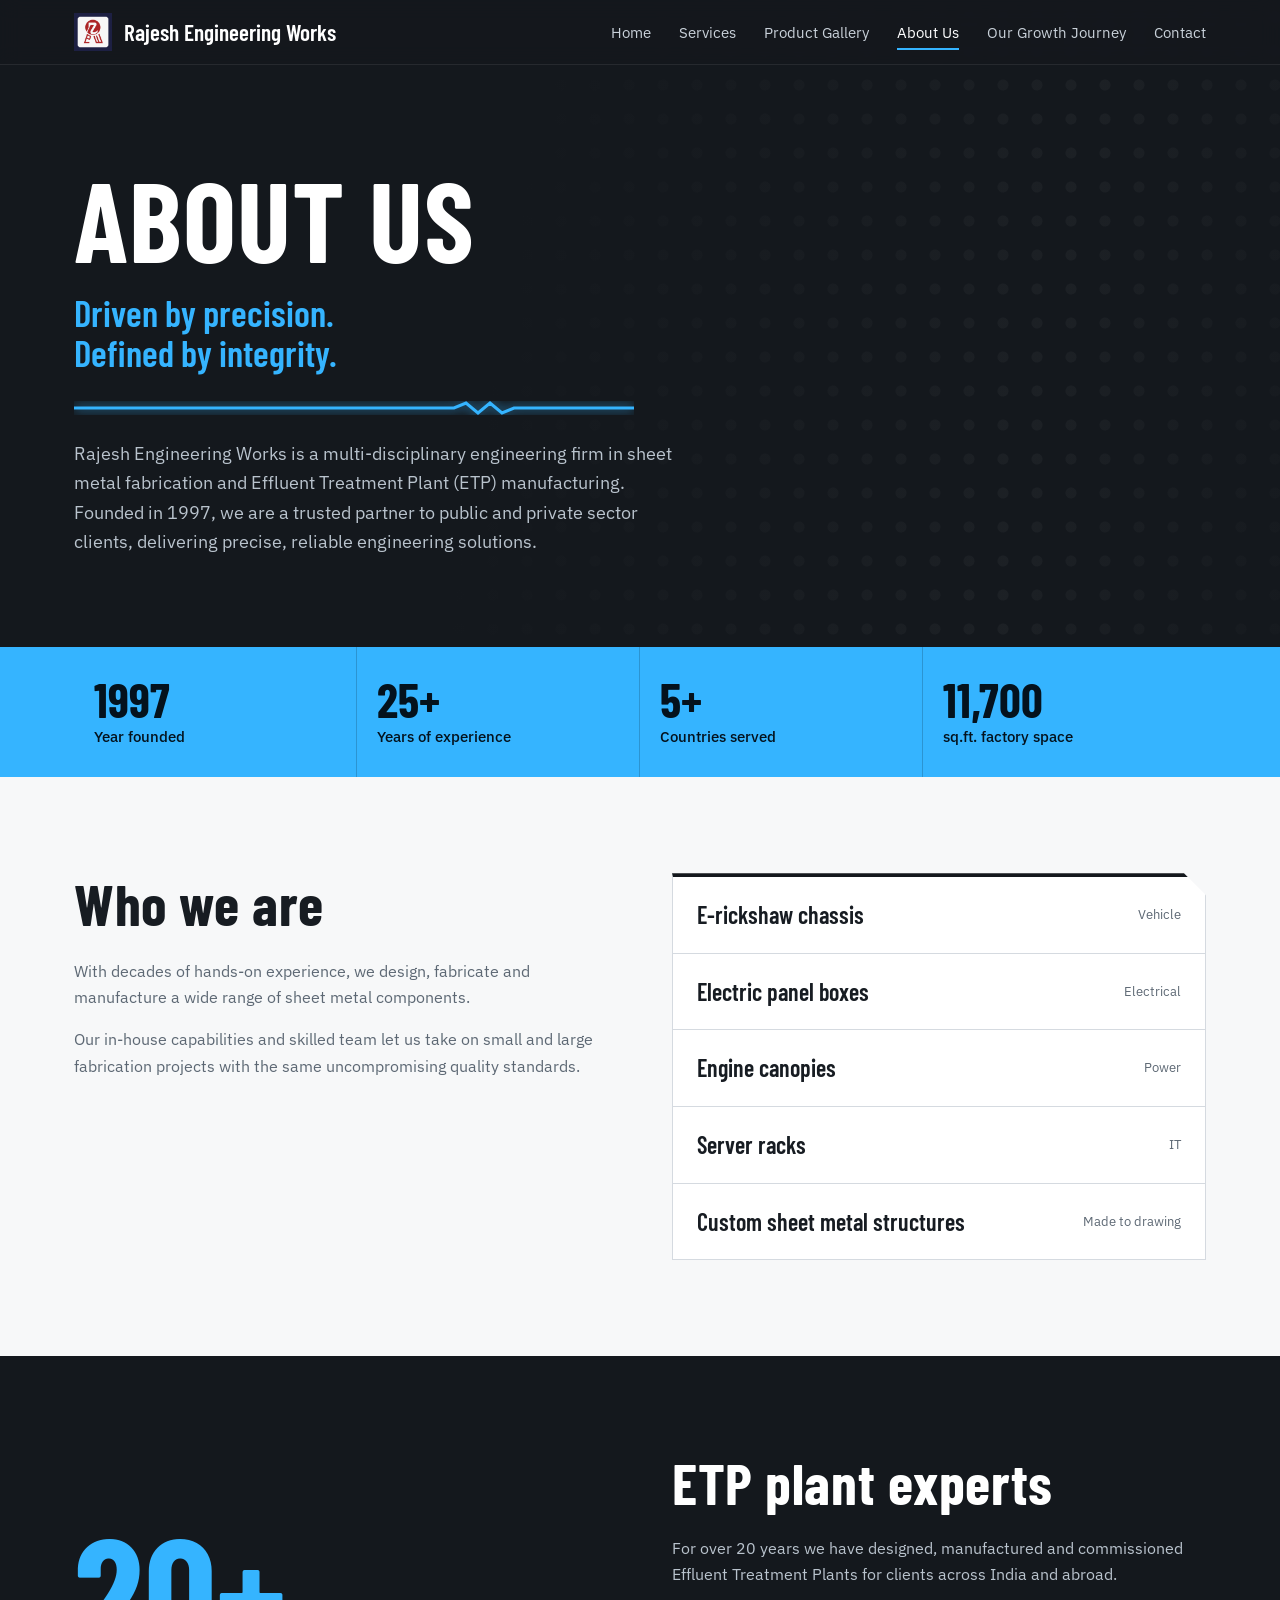
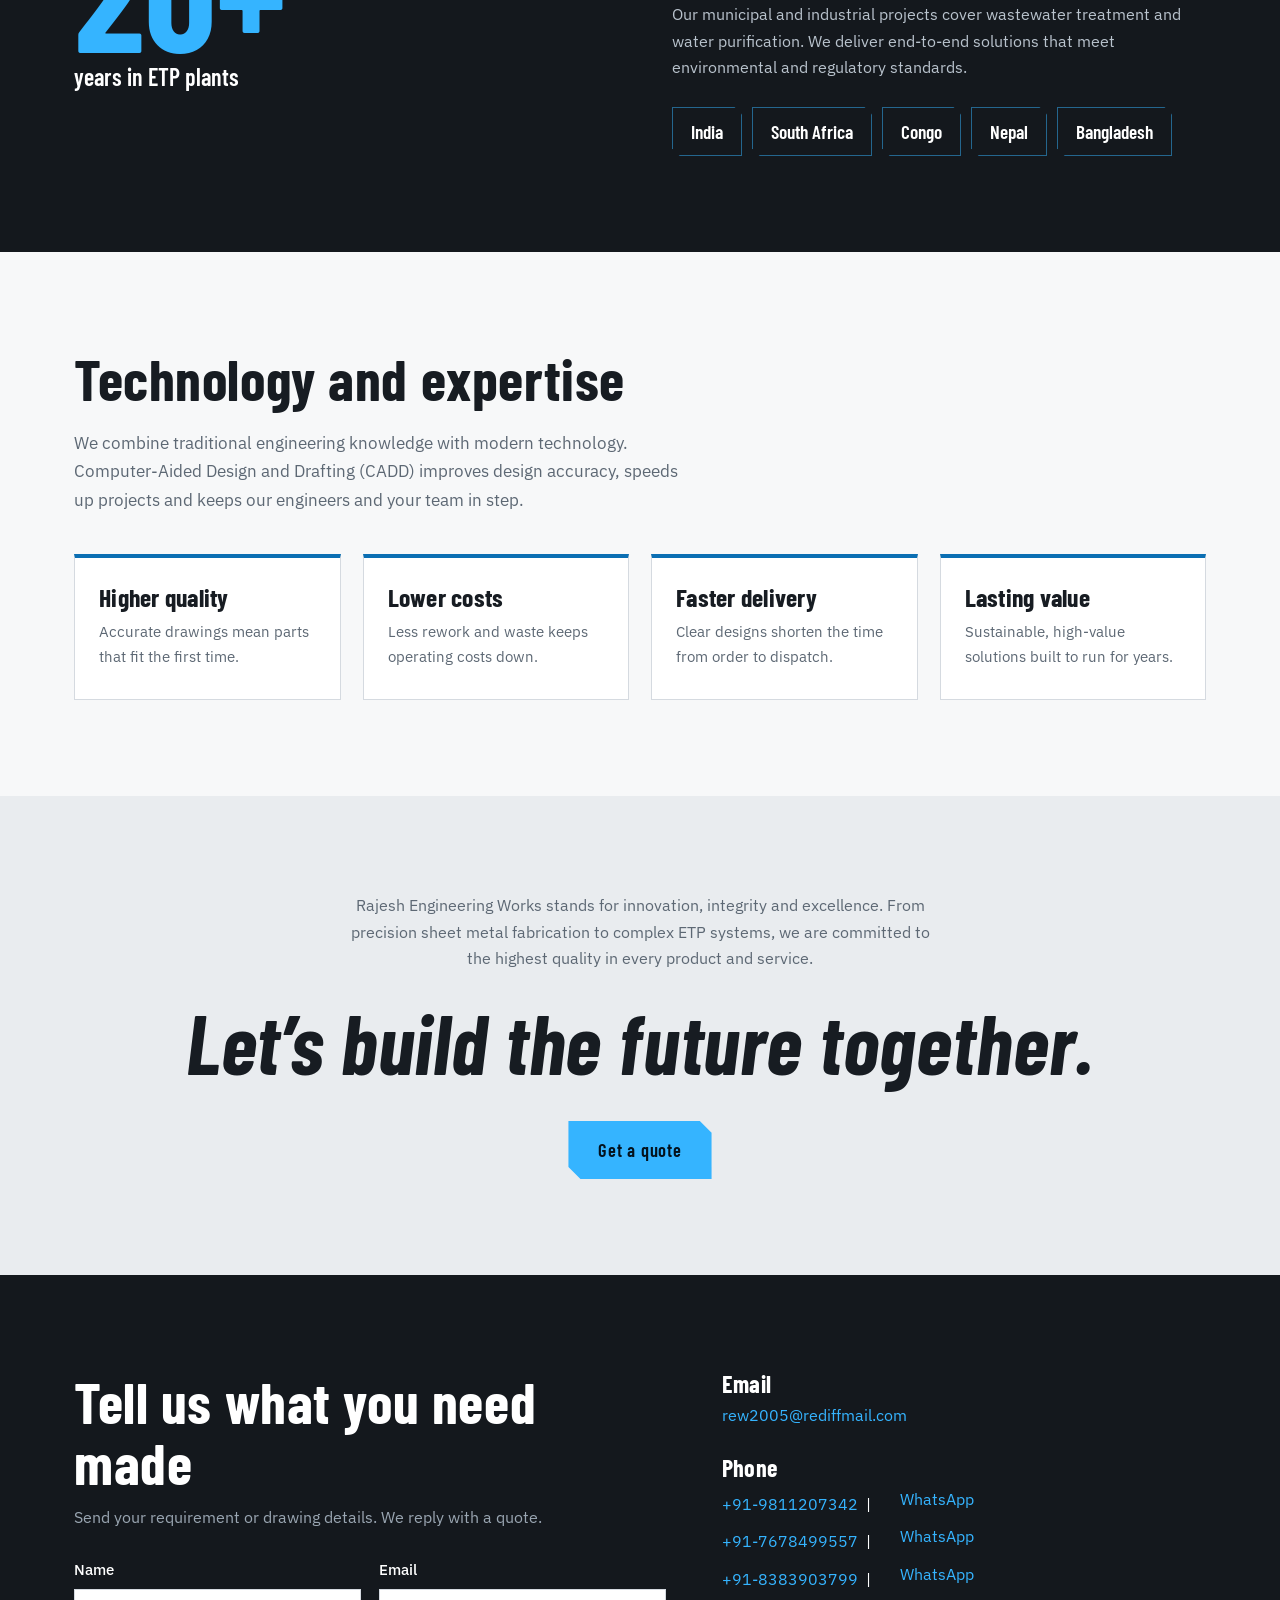
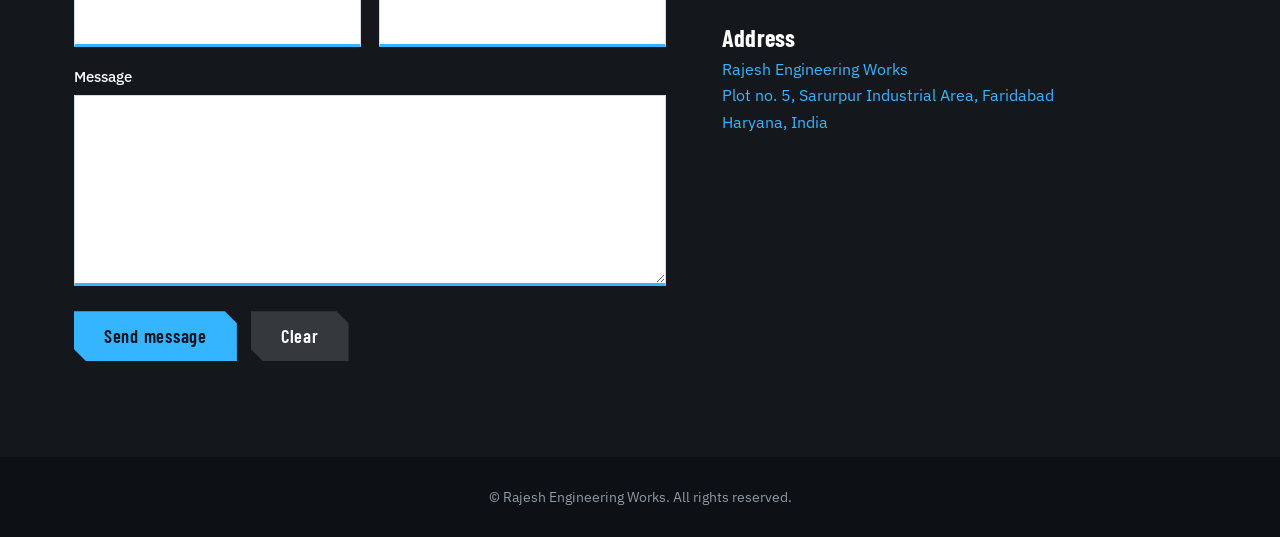
==== commit 4cb5c597: "Fix HTML encoding issues in about.html" ====
--- a/about.html
+++ b/about.html
@@ -254,9 +254,10 @@
       </div>
       <div>
         <h3>Phone</h3>
-        <div class="line"><a href="tel:+918383903799">+91-8383903799</a> &nbsp;|&nbsp; <a class="wa" href="https://wa.me/918383903799" target="_blank" rel="noopener"><img src="https://upload.wikimedia.org/wikipedia/commons/6/6b/WhatsApp.svg" alt="">WhatsApp</a></div>
-        <div class="line"><a href="tel:+919811207342">+91-9811207342</a> &nbsp;|&nbsp; <a class="wa" href="https://wa.me/919811207342" target="_blank" rel="noopener"><img src="https://upload.wikimedia.org/wikipedia/commons/6/6b/WhatsApp.svg" alt="">WhatsApp</a></div>
+         <div class="line"><a href="tel:+919811207342">+91-9811207342</a> &nbsp;|&nbsp; <a class="wa" href="https://wa.me/919811207342" target="_blank" rel="noopener"><img src="https://upload.wikimedia.org/wikipedia/commons/6/6b/WhatsApp.svg" alt="">WhatsApp</a></div>
         <div class="line"><a href="tel:+917678499557">+91-7678499557</a> &nbsp;|&nbsp; <a class="wa" href="https://wa.me/917678499557" target="_blank" rel="noopener"><img src="https://upload.wikimedia.org/wikipedia/commons/6/6b/WhatsApp.svg" alt="">WhatsApp</a></div>
+          <div class="line"><a href="tel:+918383903799">+91-8383903799</a> &nbsp;|&nbsp; <a class="wa" href="https://wa.me/918383903799" target="_blank" rel="noopener"><img src="https://upload.wikimedia.org/wikipedia/commons/6/6b/WhatsApp.svg" alt="">WhatsApp</a></div>
+     
       </div>
       <div>
         <h3>Address</h3>
